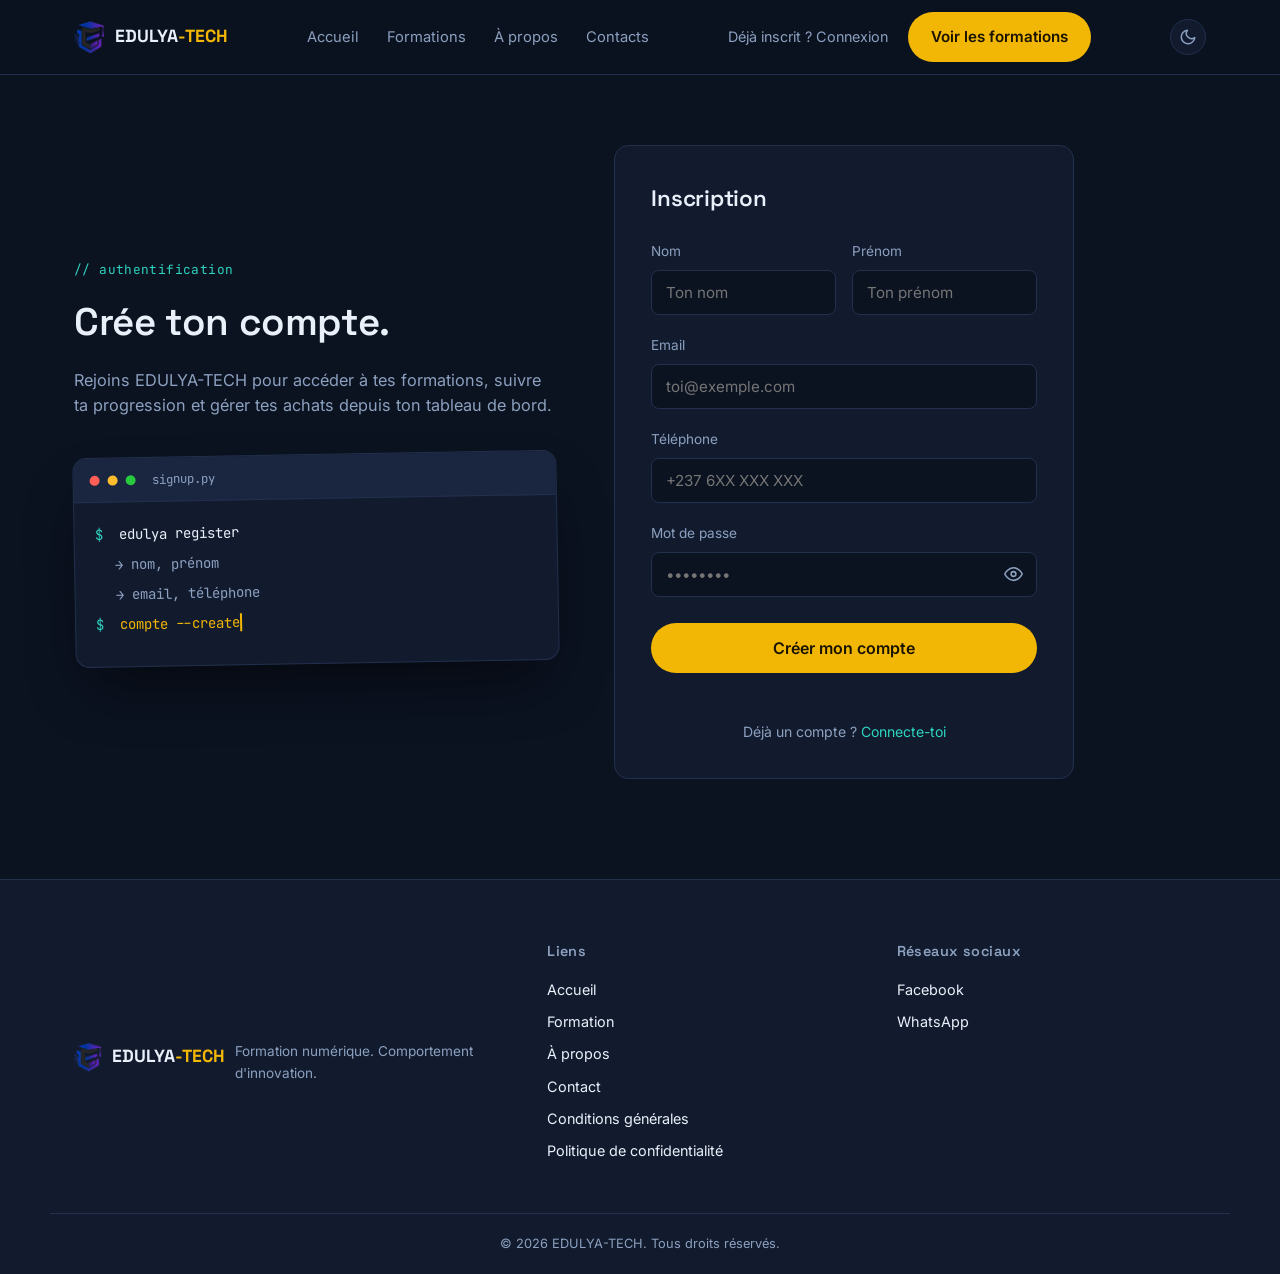
==== inscription.html @ a289efa6 "Add files via upload" ====
<!DOCTYPE html>
<html lang="fr">
<head>
<meta charset="UTF-8">
<script>(function(){var t=localStorage.getItem('edulya_theme');if(t==='light'){document.documentElement.setAttribute('data-theme','light');}})();</script>
<meta name="viewport" content="width=device-width, initial-scale=1.0">
<title>EDULYA-TECH</title>
<link rel="preconnect" href="https://fonts.googleapis.com">
<link href="https://fonts.googleapis.com/css2?family=Space+Grotesk:wght@500;600;700&family=Inter:wght@400;500;600&family=JetBrains+Mono:wght@400;500&display=swap" rel="stylesheet">
<link rel="icon" type="image/x-icon" href="favicon.ico">
<link rel="icon" type="image/png" sizes="32x32" href="images/favicon-32x32.png">
<link rel="icon" type="image/png" sizes="16x16" href="images/favicon-16x16.png">
<link rel="apple-touch-icon" href="images/apple-touch-icon.png">
<link rel="stylesheet" href="css/style.css">
</head>
<body>

<!-- ===== HEADER ===== -->
<header class="site-header">
  <div class="container header-inner">
    <a href="index.html" class="logo">
      <img src="images/logo-icon.png" alt="Logo EDULYA-TECH" class="logo-mark">
      <span class="logo-text">EDULYA<span class="logo-dot">-TECH</span></span>
    </a>
    <nav class="main-nav" id="mainNav">
      <a href="index.html">Accueil</a>
      <a href="index.html#formations">Formations</a>
      <a href="a-propos.html">À propos</a>
      <a href="contact.html">Contacts</a>
    </nav>
    <div class="header-actions">
      <a href="connexion.html" class="link-muted">Déjà inscrit ? Connexion</a>
      <a href="index.html#formations" class="btn btn-primary">Voir les formations</a>
    </div>
    <button class="theme-toggle" id="themeToggle" aria-label="Changer le thème">
      <svg class="icon-moon" viewBox="0 0 24 24" fill="none" stroke="currentColor" stroke-width="2" stroke-linecap="round" stroke-linejoin="round"><path d="M21 12.79A9 9 0 1 1 11.21 3 7 7 0 0 0 21 12.79z"></path></svg>
      <svg class="icon-sun" viewBox="0 0 24 24" fill="none" stroke="currentColor" stroke-width="2" stroke-linecap="round" stroke-linejoin="round"><circle cx="12" cy="12" r="5"></circle><line x1="12" y1="1" x2="12" y2="3"></line><line x1="12" y1="21" x2="12" y2="23"></line><line x1="4.22" y1="4.22" x2="5.64" y2="5.64"></line><line x1="18.36" y1="18.36" x2="19.78" y2="19.78"></line><line x1="1" y1="12" x2="3" y2="12"></line><line x1="21" y1="12" x2="23" y2="12"></line><line x1="4.22" y1="19.78" x2="5.64" y2="18.36"></line><line x1="18.36" y1="5.64" x2="19.78" y2="4.22"></line></svg>
    </button>
    <button class="nav-toggle" id="navToggle" aria-label="Ouvrir le menu">
      <span></span><span></span><span></span>
    </button>
  </div>
</header>

<!-- ===== AUTH SECTION ===== -->
<section class="auth-section">
  <div class="container auth-grid">

    <div class="auth-side">
      <p class="eyebrow">// authentification</p>
      <h1>Crée ton compte.</h1>
      <p class="page-intro-sub">Rejoins EDULYA-TECH pour accéder à tes formations, suivre ta progression et gérer tes achats depuis ton tableau de bord.</p>
      <div class="terminal terminal--small" aria-hidden="true">
        <div class="terminal-bar">
          <span class="dot dot-red"></span><span class="dot dot-yellow"></span><span class="dot dot-green"></span>
          <span class="terminal-title">signup.py</span>
        </div>
        <div class="terminal-body">
          <p><span class="prompt">$</span> edulya register</p>
          <p class="out">→ nom, prénom</p>
          <p class="out">→ email, téléphone</p>
          <p><span class="prompt">$</span> <span class="cursor">compte --create</span></p>
        </div>
      </div>
    </div>

    <form class="auth-form" id="signupForm">
      <h2>Inscription</h2>

      <div class="form-row">
        <div class="form-group">
          <label for="nom">Nom</label>
          <input type="text" id="nom" name="nom" placeholder="Ton nom" required>
        </div>
        <div class="form-group">
          <label for="prenom">Prénom</label>
          <input type="text" id="prenom" name="prenom" placeholder="Ton prénom" required>
        </div>
      </div>

      <div class="form-group">
        <label for="signupEmail">Email</label>
        <input type="email" id="signupEmail" name="email" placeholder="toi@exemple.com" required>
      </div>

      <div class="form-group">
        <label for="telephone">Téléphone</label>
        <input type="tel" id="telephone" name="telephone" placeholder="+237 6XX XXX XXX" required>
      </div>

      <div class="form-group">
        <label for="signupPassword">Mot de passe</label>
        <div class="password-field">
          <input type="password" id="signupPassword" name="password" placeholder="••••••••" minlength="8" required>
          <button type="button" class="toggle-password" data-target="signupPassword" aria-label="Afficher le mot de passe">
            <svg class="icon-eye-open" viewBox="0 0 24 24" fill="none" stroke="currentColor" stroke-width="2" stroke-linecap="round" stroke-linejoin="round"><path d="M1 12s4-8 11-8 11 8 11 8-4 8-11 8-11-8-11-8z"></path><circle cx="12" cy="12" r="3"></circle></svg>
            <svg class="icon-eye-closed" viewBox="0 0 24 24" fill="none" stroke="currentColor" stroke-width="2" stroke-linecap="round" stroke-linejoin="round"><path d="M17.94 17.94A10.94 10.94 0 0 1 12 20c-7 0-11-8-11-8a18.5 18.5 0 0 1 5.06-5.94M9.9 4.24A9.12 9.12 0 0 1 12 4c7 0 11 8 11 8a18.5 18.5 0 0 1-2.16 3.19m-6.72-1.07a3 3 0 1 1-4.24-4.24"></path><line x1="1" y1="1" x2="23" y2="23"></line></svg>
          </button>
        </div>
      </div>

      <button type="submit" class="btn btn-primary btn-lg auth-submit">Créer mon compte</button>
      <p class="form-note" id="signupNote"></p>

      <p class="auth-switch">Déjà un compte ? <a href="connexion.html">Connecte-toi</a></p>
    </form>

  </div>
</section>

<!-- ===== FOOTER ===== -->
<footer class="site-footer">
  <div class="container footer-inner">
    <div class="footer-brand">
      <img src="images/logo-icon.png" alt="Logo EDULYA-TECH" class="logo-mark">
      <span class="logo-text">EDULYA<span class="logo-dot">-TECH</span></span>
      <p>Formation numérique. Comportement d'innovation.</p>
    </div>
    <div class="footer-col">
      <h4>Liens</h4>
      <a href="index.html">Accueil</a>
      <a href="index.html#formations">Formation</a>
      <a href="a-propos.html">À propos</a>
      <a href="contact.html">Contact</a>
      <a href="conditions-generales.html">Conditions générales</a>
      <a href="politique-confidentialite.html">Politique de confidentialité</a>
    </div>
    <div class="footer-col">
      <h4>Réseaux sociaux</h4>
      <a href="https://www.facebook.com/share/17fbBbAQwH" target="_blank" rel="noopener">Facebook</a>
      <a href="https://wa.me/237622150710" target="_blank" rel="noopener">WhatsApp</a>
    </div>
  </div>
  <div class="footer-bottom container">© 2026 EDULYA-TECH. Tous droits réservés.</div>
</footer>

<script src="js/config.js"></script>
<script src="js/script.js"></script>
</body>
</html>
---- css/style.css ----
/* =========================================================
   EDULYA-TECH — style.css
   Palette : navy profond + or (réussite) + turquoise (tech)
   Display : Space Grotesk / Corps : Inter / Utilitaire : JetBrains Mono
   ========================================================= */

:root{
  --bg: #0B1220;
  --surface: #121B2E;
  --surface-alt: #1A2540;
  --border: #22304D;
  --text: #EAF0FA;
  --muted: #8CA0BF;
  --gold: #F2B705;
  --gold-dark: #C99400;
  --teal: #2DD4BF;
  --radius: 14px;
}

[data-theme="light"]{
  --bg: #F5F7FB;
  --surface: #FFFFFF;
  --surface-alt: #EDF1F8;
  --border: #DCE3F0;
  --text: #101828;
  --muted: #5B677E;
  --gold: #B8860B;
  --gold-dark: #96690A;
  --teal: #0E9C8C;
}

*{ box-sizing: border-box; margin:0; padding:0; }

html{ scroll-behavior: smooth; }

body{
  background: var(--bg);
  color: var(--text);
  font-family: 'Inter', sans-serif;
  line-height: 1.55;
  -webkit-font-smoothing: antialiased;
  transition: background .2s ease, color .2s ease;
}

.container{
  width: 100%;
  max-width: 1180px;
  margin: 0 auto;
  padding: 0 24px;
}

h1,h2,h3,h4{
  font-family: 'Space Grotesk', sans-serif;
  font-weight: 600;
  letter-spacing: -0.01em;
}

a{ color: inherit; text-decoration: none; }

img{ max-width: 100%; display: block; }

.eyebrow{
  font-family: 'JetBrains Mono', monospace;
  font-size: 0.8rem;
  color: var(--teal);
  letter-spacing: 0.03em;
  margin-bottom: 12px;
}
.eyebrow.center{ text-align: center; }

/* ===== BUTTONS ===== */
.btn{
  display: inline-flex;
  align-items: center;
  justify-content: center;
  padding: 12px 22px;
  border-radius: 999px;
  font-weight: 600;
  font-size: 0.95rem;
  border: 1px solid transparent;
  cursor: pointer;
  transition: transform .15s ease, background .15s ease, border-color .15s ease;
}
.btn:hover{ transform: translateY(-1px); }
.btn:focus-visible{ outline: 2px solid var(--teal); outline-offset: 2px; }

.btn-primary{ background: var(--gold); color: #1A1300; }
.btn-primary:hover{ background: var(--gold-dark); }

.btn-ghost{ background: transparent; color: var(--text); border-color: var(--border); }
.btn-ghost:hover{ border-color: var(--teal); color: var(--teal); }

.btn-outline{ background: transparent; color: var(--teal); border-color: var(--teal); }
.btn-outline:hover{ background: var(--teal); color: #06201C; }

.btn-lg{ padding: 14px 28px; font-size: 1rem; }
.btn-sm{ padding: 8px 16px; font-size: 0.85rem; }

.link-muted{ color: var(--muted); font-size: 0.9rem; }
.link-muted:hover{ color: var(--text); }

/* ===== HEADER ===== */
.site-header{
  position: sticky;
  top: 0;
  z-index: 50;
  background: rgba(11,18,32,0.85);
  backdrop-filter: blur(10px);
  border-bottom: 1px solid var(--border);
}

.header-inner{
  display: flex;
  align-items: center;
  justify-content: space-between;
  gap: 24px;
  height: 74px;
}

.logo{ display: flex; align-items: center; gap: 10px; }
.logo-mark{
  height: 34px;
  width: auto;
  display: block;
}
.footer-brand .logo-mark{ height: 30px; }
.logo-text{
  font-family: 'Space Grotesk', sans-serif;
  font-weight: 700;
  font-size: 1.1rem;
}
.logo-dot{ color: var(--gold); }

.main-nav{ display: flex; gap: 28px; }
.main-nav a{ font-size: 0.92rem; color: var(--muted); }
.main-nav a:hover, .main-nav a.active{ color: var(--text); }

.header-actions{ display: flex; align-items: center; gap: 20px; }

.theme-toggle{
  display: flex;
  align-items: center;
  justify-content: center;
  width: 36px;
  height: 36px;
  border-radius: 50%;
  border: 1px solid var(--border);
  background: var(--surface);
  color: var(--muted);
  cursor: pointer;
  flex-shrink: 0;
}
.theme-toggle:hover{ color: var(--gold); border-color: var(--gold); }
.theme-toggle svg{ width: 18px; height: 18px; }
.theme-toggle .icon-sun{ display: none; }
[data-theme="light"] .theme-toggle .icon-moon{ display: none; }
[data-theme="light"] .theme-toggle .icon-sun{ display: block; }

.nav-toggle{
  display: none;
  flex-direction: column;
  gap: 5px;
  background: none;
  border: none;
  cursor: pointer;
  padding: 6px;
}
.nav-toggle span{
  width: 22px; height: 2px; background: var(--text);
  transition: transform .2s ease, opacity .2s ease;
}
.nav-toggle.is-open span:nth-child(1){ transform: translateY(7px) rotate(45deg); }
.nav-toggle.is-open span:nth-child(2){ opacity: 0; }
.nav-toggle.is-open span:nth-child(3){ transform: translateY(-7px) rotate(-45deg); }

/* ===== HERO ===== */
.hero{ padding: 90px 0 70px; }
.hero-inner{
  display: grid;
  grid-template-columns: 1.1fr 0.9fr;
  gap: 56px;
  align-items: center;
}

.hero-copy h1{
  font-size: clamp(2.1rem, 4vw, 3.2rem);
  line-height: 1.12;
  margin-bottom: 20px;
}

.hero-sub{
  color: var(--muted);
  font-size: 1.05rem;
  max-width: 46ch;
  margin-bottom: 32px;
}

.hero-cta{ display: flex; gap: 16px; flex-wrap: wrap; margin-bottom: 48px; }

.hero-stats{ display: flex; gap: 36px; }
.hero-stats div{ display: flex; flex-direction: column; }
.hero-stats strong{ font-family: 'Space Grotesk', sans-serif; font-size: 1.6rem; color: var(--gold); }
.hero-stats span{ font-size: 0.82rem; color: var(--muted); }

/* Terminal signature element */
.terminal{
  background: var(--surface);
  border: 1px solid var(--border);
  border-radius: var(--radius);
  overflow: hidden;
  box-shadow: 0 30px 60px -20px rgba(0,0,0,0.6);
  transform: rotate(1.5deg);
}
.terminal-bar{
  display: flex;
  align-items: center;
  gap: 8px;
  padding: 12px 16px;
  background: var(--surface-alt);
  border-bottom: 1px solid var(--border);
}
.dot{ width: 10px; height: 10px; border-radius: 50%; }
.dot-red{ background: #FF5F56; }
.dot-yellow{ background: #FFBD2E; }
.dot-green{ background: #27C93F; }
.terminal-title{
  margin-left: 8px;
  font-family: 'JetBrains Mono', monospace;
  font-size: 0.78rem;
  color: var(--muted);
}
.terminal-body{
  padding: 22px 20px;
  font-family: 'JetBrains Mono', monospace;
  font-size: 0.88rem;
}
.terminal-body p{ margin-bottom: 8px; white-space: pre; }
.prompt{ color: var(--teal); margin-right: 8px; }
.out{ color: var(--muted); padding-left: 20px; }
.cursor{ color: var(--gold); border-right: 2px solid var(--gold); animation: blink 1s step-end infinite; }

@keyframes blink{ 50%{ border-color: transparent; } }

/* ===== FORMATIONS ===== */
.formations{ padding: 80px 0 100px; }
.section-title{
  text-align: center;
  font-size: clamp(1.8rem, 3vw, 2.4rem);
  margin-bottom: 48px;
}

.card-grid{
  display: grid;
  grid-template-columns: repeat(auto-fit, minmax(260px, 1fr));
  gap: 24px;
}

.card{
  background: var(--surface);
  border: 1px solid var(--border);
  border-radius: var(--radius);
  overflow: hidden;
  transition: transform .2s ease, border-color .2s ease;
}
.card:hover{ transform: translateY(-4px); border-color: var(--teal); }

.card-media{
  height: 120px;
  background: linear-gradient(135deg, var(--surface-alt), var(--surface));
  position: relative;
  overflow: hidden;
}
.card-media::after{
  content: '';
  position: absolute; inset: 0;
  background-repeat: no-repeat;
  background-position: 20px center;
  background-size: 34px;
  opacity: 0.9;
}
.card-img{
  position: absolute;
  inset: 0;
  width: 100%;
  height: 100%;
  object-fit: cover;
}
/* ===== TÉMOIGNAGES ===== */
.temoignages{ padding: 0 0 100px; }

.temoignage-grid{
  display: grid;
  grid-template-columns: repeat(auto-fit, minmax(260px, 1fr));
  gap: 24px;
}

.temoignage-card{
  background: var(--surface);
  border: 1px solid var(--border);
  border-radius: var(--radius);
  padding: 28px;
  display: flex;
  flex-direction: column;
  gap: 16px;
}

.temoignage-text{
  font-style: italic;
  line-height: 1.6;
  color: var(--text-muted, inherit);
}

.temoignage-auteur{
  font-weight: 600;
  font-size: 0.9rem;
  color: var(--teal);
}

.card-media--cyber{ border-top: 3px solid #FF6B6B; }
.card-media--web{ border-top: 3px solid var(--teal); }
.card-media--python{ border-top: 3px solid var(--gold); }
.card-media--ia{ border-top: 3px solid #8B5CF6; }
.card-media--reseaux{ border-top: 3px solid #4FA3FF; }

.card-body{ padding: 22px; }
.card-body h3{ font-size: 1.1rem; margin-bottom: 8px; }
.card-desc{ color: var(--muted); font-size: 0.9rem; margin-bottom: 16px; }

.card-meta{
  display: flex;
  gap: 14px;
  font-family: 'JetBrains Mono', monospace;
  font-size: 0.75rem;
  color: var(--muted);
  margin-bottom: 18px;
  flex-wrap: wrap;
}

.card-footer{
  display: flex;
  align-items: center;
  justify-content: space-between;
  padding-top: 16px;
  border-top: 1px solid var(--border);
}
.price{ font-family: 'Space Grotesk', sans-serif; font-weight: 600; color: var(--gold); }

/* ===== FOOTER ===== */
.site-footer{
  border-top: 1px solid var(--border);
  padding: 60px 0 0;
  background: var(--surface);
}
.footer-inner{
  display: grid;
  grid-template-columns: 1.4fr 1fr 1fr;
  gap: 40px;
  padding-bottom: 40px;
}
.footer-brand{ display: flex; flex-wrap: wrap; align-items: center; gap: 10px; }
.footer-brand p{ color: var(--muted); font-size: 0.85rem; margin-top: 12px; max-width: 30ch; width: 100%; }
.footer-col h4{ font-size: 0.9rem; color: var(--muted); margin-bottom: 16px; letter-spacing: 0.03em; }
.footer-col a{ display: block; font-size: 0.9rem; color: var(--text); margin-bottom: 10px; }
.footer-col a:hover{ color: var(--teal); }
.footer-bottom{
  border-top: 1px solid var(--border);
  padding: 20px 24px;
  font-size: 0.8rem;
  color: var(--muted);
  text-align: center;
}

/* ===== PAGE INTRO (À propos / Contact) ===== */
.page-intro{ padding: 70px 0 50px; border-bottom: 1px solid var(--border); }
.page-intro h1{ font-size: clamp(2rem, 3.6vw, 2.8rem); margin-bottom: 16px; }
.page-intro-sub{ color: var(--muted); max-width: 58ch; font-size: 1.02rem; }

/* ===== SPLIT SECTION (vision/mission) ===== */
.split-section{ padding: 70px 0; }
.split-grid{
  display: grid;
  grid-template-columns: 1fr 1fr;
  gap: 24px;
}
.split-card{
  background: var(--surface);
  border: 1px solid var(--border);
  border-radius: var(--radius);
  padding: 32px;
}
.split-tag{
  font-family: 'JetBrains Mono', monospace;
  font-size: 0.78rem;
  color: var(--gold);
  display: block;
  margin-bottom: 14px;
}
.split-card h3{ font-size: 1.3rem; margin-bottom: 10px; }
.split-card p{ color: var(--muted); }

/* ===== DOMAINES (tag pills) ===== */
.domaines{ padding: 60px 0; border-top: 1px solid var(--border); border-bottom: 1px solid var(--border); background: var(--surface); }
.tag-grid{ display: flex; flex-wrap: wrap; gap: 14px; justify-content: center; }
.tag-pill{
  font-family: 'JetBrains Mono', monospace;
  font-size: 0.85rem;
  padding: 10px 20px;
  border-radius: 999px;
  border: 1px solid var(--teal);
  color: var(--teal);
}

/* ===== VALEURS ===== */
.valeurs{ padding: 80px 0; }
.valeurs-grid{
  display: grid;
  grid-template-columns: repeat(auto-fit, minmax(220px, 1fr));
  gap: 28px;
}
.valeur-item{ padding: 4px; }
.valeur-num{
  font-family: 'Space Grotesk', sans-serif;
  font-size: 1.6rem;
  color: var(--gold);
  display: block;
  margin-bottom: 10px;
}
.valeur-item h4{ font-size: 1.05rem; margin-bottom: 8px; }
.valeur-item p{ color: var(--muted); font-size: 0.92rem; }

/* ===== POURQUOI ===== */
.pourquoi{ padding: 80px 0 100px; background: var(--surface); border-top: 1px solid var(--border); }
.pourquoi-inner{
  display: grid;
  grid-template-columns: 1.1fr 0.9fr;
  gap: 48px;
  align-items: center;
}
.pourquoi h2{ font-size: clamp(1.6rem, 2.8vw, 2.1rem); }
.terminal--small{ transform: rotate(-1deg); }

/* ===== CONTACT ===== */
.contact-section{ padding: 70px 0 100px; }
.contact-grid{
  display: grid;
  grid-template-columns: 0.8fr 1.2fr;
  gap: 48px;
  align-items: start;
}

.contact-info{
  background: var(--surface);
  border: 1px solid var(--border);
  border-radius: var(--radius);
  padding: 32px;
}
.info-item{ margin-bottom: 26px; }
.info-item:last-child{ margin-bottom: 0; }
.info-label{
  display: block;
  font-family: 'JetBrains Mono', monospace;
  font-size: 0.75rem;
  color: var(--teal);
  margin-bottom: 6px;
}
.info-item a, .info-item span{ font-size: 0.98rem; }
.info-item a:hover{ color: var(--gold); }
.social-links{ display: flex; gap: 16px; margin-top: 4px; }
.social-links a{ color: var(--text); }
.social-links a:hover{ color: var(--gold); }

.contact-form{
  background: var(--surface);
  border: 1px solid var(--border);
  border-radius: var(--radius);
  padding: 32px;
}
.form-group{ margin-bottom: 20px; }
.form-group label{
  display: block;
  font-size: 0.85rem;
  color: var(--muted);
  margin-bottom: 8px;
}
.form-group input,
.form-group textarea{
  width: 100%;
  background: var(--bg);
  border: 1px solid var(--border);
  border-radius: 8px;
  padding: 12px 14px;
  color: var(--text);
  font-family: 'Inter', sans-serif;
  font-size: 0.95rem;
  resize: vertical;
}
.form-group input:focus,
.form-group textarea:focus{
  outline: none;
  border-color: var(--teal);
}
.form-note{ margin-top: 14px; font-size: 0.85rem; color: var(--teal); min-height: 1em; }

.password-field{ position: relative; }
.password-field input{ padding-right: 46px; }
.toggle-password{
  position: absolute;
  right: 6px;
  top: 50%;
  transform: translateY(-50%);
  background: none;
  border: none;
  color: var(--muted);
  cursor: pointer;
  padding: 8px;
  display: flex;
  align-items: center;
  justify-content: center;
}
.toggle-password:hover{ color: var(--teal); }
.toggle-password svg{ width: 19px; height: 19px; }
.toggle-password .icon-eye-closed{ display: none; }
.toggle-password.is-visible .icon-eye-open{ display: none; }
.toggle-password.is-visible .icon-eye-closed{ display: block; }

/* Masque l'icône "révéler le mot de passe" native d'Edge/IE (noire, invisible
   sur fond sombre) — on utilise notre propre bouton œil à la place. */
input[type="password"]::-ms-reveal,
input[type="password"]::-ms-clear{ display: none; }

/* ===== AUTH (Connexion / Inscription) ===== */
.auth-section{ padding: 70px 0 100px; }
.auth-grid{
  display: grid;
  grid-template-columns: 0.9fr 1.1fr;
  gap: 56px;
  align-items: center;
}
.auth-side h1{ font-size: clamp(1.9rem, 3.2vw, 2.4rem); margin: 4px 0 16px; }
.auth-side .terminal--small{ margin-top: 36px; }

.auth-form{
  background: var(--surface);
  border: 1px solid var(--border);
  border-radius: var(--radius);
  padding: 36px;
  max-width: 460px;
}
.auth-form h2{ font-size: 1.4rem; margin-bottom: 24px; }
.auth-submit{ width: 100%; margin-top: 6px; }
.auth-switch{ margin-top: 20px; font-size: 0.88rem; color: var(--muted); text-align: center; }
.auth-switch a{ color: var(--teal); }
.auth-switch a:hover{ color: var(--gold); }

.form-row{ display: grid; grid-template-columns: 1fr 1fr; gap: 16px; }

/* ===== DASHBOARD ===== */
.dashboard-section{ padding: 50px 0 30px; }
.dashboard-grid{
  display: grid;
  grid-template-columns: 1fr 1fr;
  gap: 24px;
}
.dash-card{
  background: var(--surface);
  border: 1px solid var(--border);
  border-radius: var(--radius);
  padding: 28px;
}
.dash-card-head{ margin-bottom: 20px; }
.dash-card-head h3{ font-size: 1.15rem; margin-top: 6px; }

.profile-list{ display: flex; flex-direction: column; gap: 14px; }
.profile-list div{ display: flex; justify-content: space-between; border-bottom: 1px dashed var(--border); padding-bottom: 10px; }
.profile-list dt{ color: var(--muted); font-size: 0.85rem; }
.profile-list dd{ font-weight: 500; }

.empty-state{ text-align: center; padding: 24px 12px; }
.empty-state p{ color: var(--muted); margin-bottom: 16px; font-size: 0.92rem; }

/* ===== FORMATION DETAIL ===== */
.breadcrumb{ padding: 18px 24px 0; font-size: 0.82rem; color: var(--muted); }
.breadcrumb a{ color: var(--muted); }
.breadcrumb a:hover{ color: var(--teal); }
.breadcrumb span{ margin: 0 6px; }

.formation-intro{ padding-top: 40px; }
.formation-intro-grid{
  display: grid;
  grid-template-columns: 1.1fr 0.9fr;
  gap: 48px;
  align-items: center;
}
.formation-meta{ font-size: 0.85rem; margin-top: 4px; }
.formation-media{
  height: 260px;
  border-radius: var(--radius);
  border: 1px solid var(--border);
}

.programme-grid{
  margin-top: 32px;
  display: grid;
  grid-template-columns: repeat(auto-fit, minmax(220px, 1fr));
  gap: 24px;
}
.programme-item{ display: flex; flex-direction: column; gap: 8px; }
.programme-item p{ color: var(--muted); font-size: 0.92rem; }

/* ===== AVIS (formation-cours) ===== */
.avis-liste{
  display: flex;
  flex-direction: column;
  gap: 14px;
  max-height: 340px;
  overflow-y: auto;
  margin-bottom: 20px;
}
.avis-item{
  background: var(--surface-alt, var(--bg));
  border: 1px solid var(--border);
  border-radius: 10px;
  padding: 12px 16px;
  max-width: 85%;
}
.avis-item.avis-mine{
  align-self: flex-end;
  background: color-mix(in srgb, var(--teal) 14%, var(--surface-alt));
  border-color: var(--teal);
}
.avis-item-head{
  display: flex;
  justify-content: space-between;
  font-size: 0.8rem;
  color: var(--muted);
  margin-bottom: 6px;
}
.avis-item-auteur{ color: var(--teal); font-weight: 600; }
.avis-item p{ font-size: 0.92rem; line-height: 1.5; }

.avis-form{ display: flex; flex-direction: column; gap: 12px; }
.avis-form textarea{
  width: 100%;
  resize: vertical;
  font-family: inherit;
  font-size: 0.92rem;
  padding: 12px 14px;
  border-radius: 10px;
  border: 1px solid var(--border);
  background: var(--bg);
  color: var(--text);
}
.avis-form button{ align-self: flex-end; }

/* ===== LEGAL PAGES ===== */
.legal-section{ padding: 60px 0 100px; }
.legal-content{ max-width: 760px; display: flex; flex-direction: column; gap: 32px; }
.legal-content article h2{ font-size: 1.1rem; margin-bottom: 10px; color: var(--text); }
.legal-content article p{ color: var(--muted); font-size: 0.96rem; }

button.btn{ font-family: inherit; }

/* ===== RESPONSIVE ===== */
/* Tablette et mobile : ajustements de mise en page partagés */
@media (max-width: 900px){
  .hero-inner{ grid-template-columns: 1fr; }
  .terminal{ transform: none; }
  .footer-inner{ grid-template-columns: 1fr 1fr; }
  .split-grid{ grid-template-columns: 1fr; }
  .pourquoi-inner{ grid-template-columns: 1fr; }
  .terminal--small{ transform: none; }
  .contact-grid{ grid-template-columns: 1fr; }
  .auth-grid{ grid-template-columns: 1fr; }
  .dashboard-grid{ grid-template-columns: 1fr; }
  .formation-intro-grid{ grid-template-columns: 1fr; }
}

/* Tablette uniquement (ex: iPad) : nav complète conservée, grilles resserrées */
@media (min-width: 681px) and (max-width: 900px){
  .card-grid{ grid-template-columns: repeat(2, 1fr); }
  .main-nav{ gap: 18px; }
  .header-actions{ gap: 12px; }
  .hero-stats{ gap: 24px; }
}

/* Téléphone : menu hamburger, tout en colonne */
@media (max-width: 680px){
  .header-inner > .header-actions{ display: none; }

  /* Une fois déplacées dans le menu mobile par script.js, les actions du
     header (Connexion/Inscription, etc.) redeviennent visibles ici. */
  .main-nav .header-actions{
    display: flex;
    flex-wrap: wrap;
    gap: 14px;
    margin-top: 12px;
    padding-top: 16px;
    border-top: 1px solid var(--border);
  }
  .nav-toggle{ display: flex; }

  .main-nav{
    display: none;
    position: absolute;
    top: 100%;
    left: 0;
    right: 0;
    flex-direction: column;
    background: var(--surface);
    border-top: 1px solid var(--border);
    border-bottom: 1px solid var(--border);
    padding: 20px 24px;
    gap: 18px;
    box-shadow: 0 12px 24px -12px rgba(0,0,0,0.4);
    z-index: 60;
  }
  .main-nav.nav-open{ display: flex; }
  .main-nav a{ font-size: 1rem; padding: 4px 0; }

  .hero{ padding: 56px 0 48px; }
  .hero-stats{ gap: 24px; flex-wrap: wrap; }
  .footer-inner{ grid-template-columns: 1fr; }
  .form-row{ grid-template-columns: 1fr; }
  .card-grid{ grid-template-columns: 1fr; }
}

@media (prefers-reduced-motion: reduce){
  *{ animation: none !important; transition: none !important; }
}
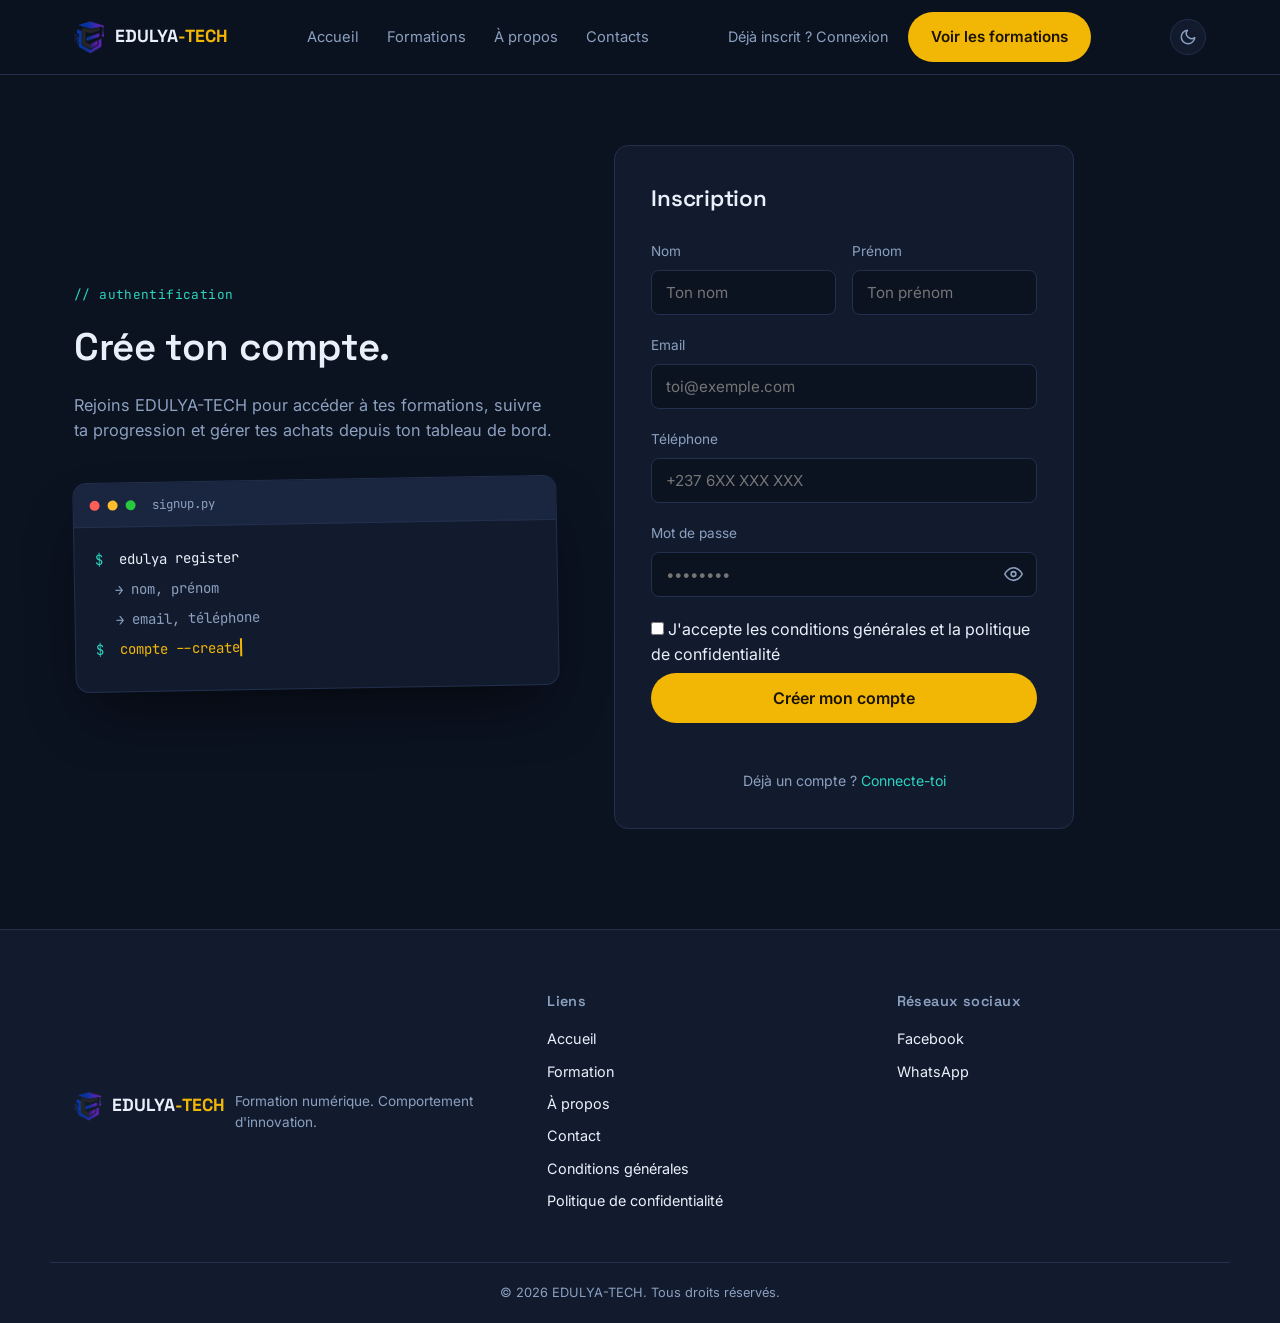
==== commit aa6021d4: "Update inscription.html" ====
--- a/inscription.html
+++ b/inscription.html
@@ -99,6 +99,11 @@
         </div>
       </div>
 
+      <label class="checkbox-field">
+        <input type="checkbox" id="acceptTerms" required>
+        <span>J'accepte les <a href="conditions-generales.html" target="_blank">conditions générales</a> et la <a href="politique-confidentialite.html" target="_blank">politique de confidentialité</a></span>
+      </label>
+
       <button type="submit" class="btn btn-primary btn-lg auth-submit">Créer mon compte</button>
       <p class="form-note" id="signupNote"></p>
 
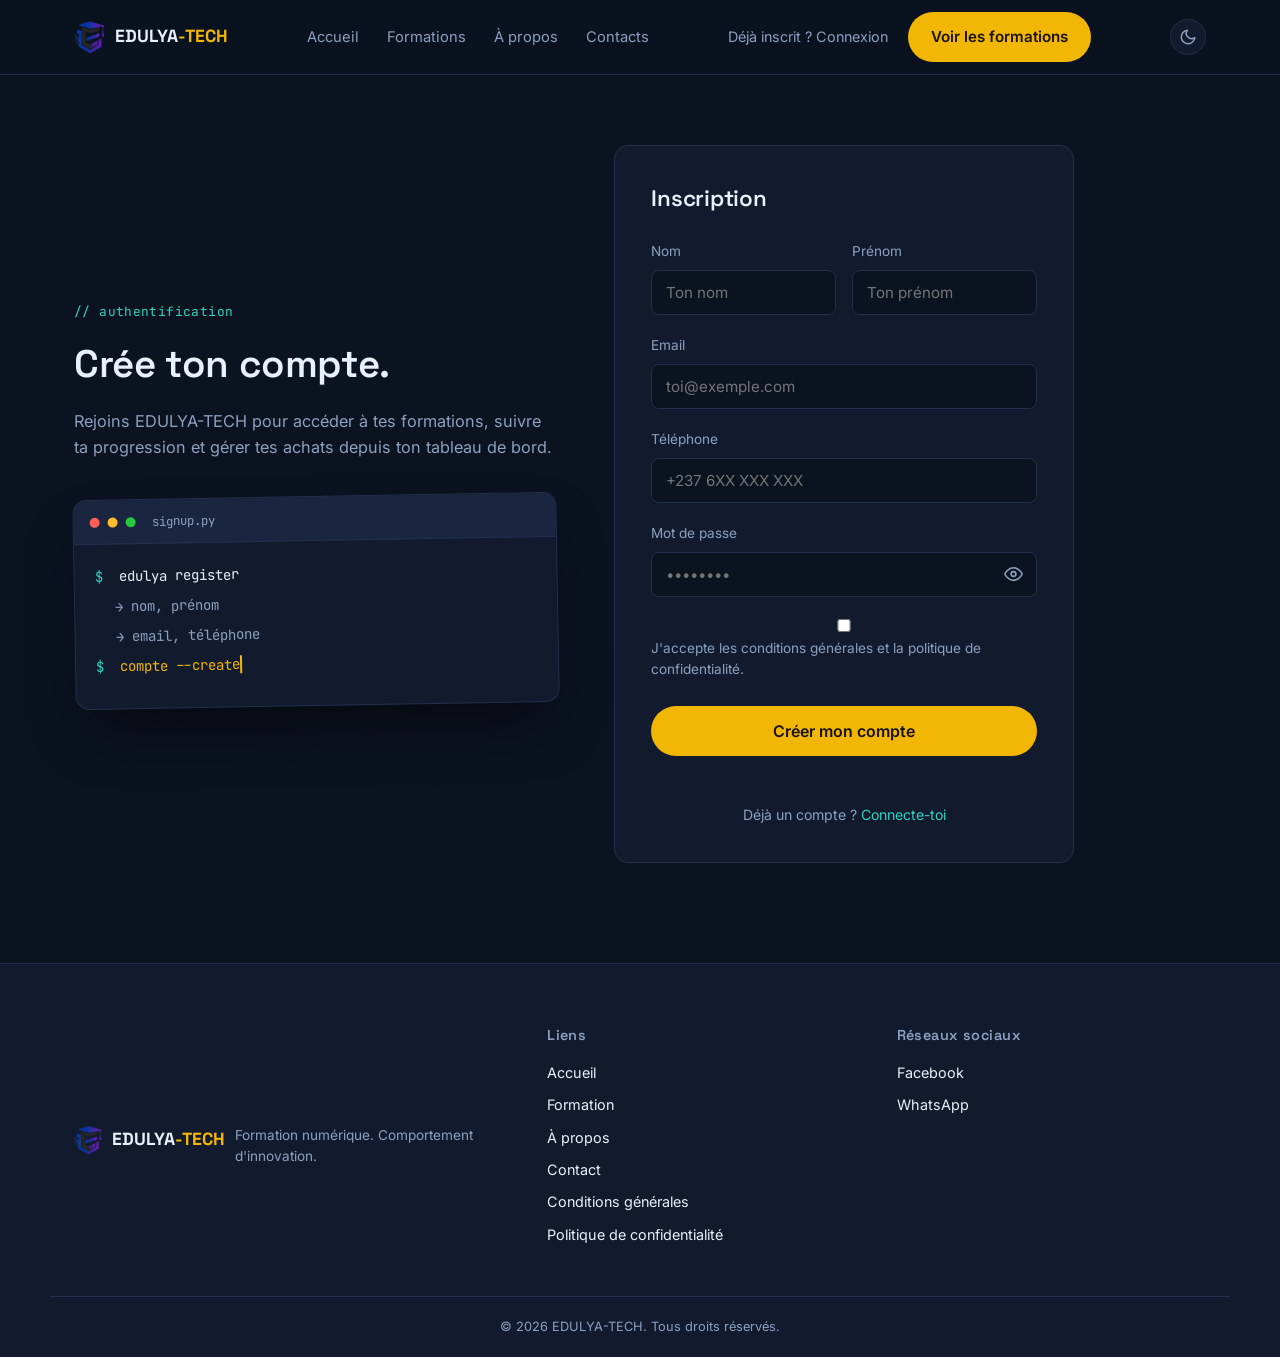
==== commit 4f670760: "Update inscription.html" ====
--- a/inscription.html
+++ b/inscription.html
@@ -99,10 +99,12 @@
         </div>
       </div>
 
-      <label class="checkbox-field">
-        <input type="checkbox" id="acceptTerms" required>
-        <span>J'accepte les <a href="conditions-generales.html" target="_blank">conditions générales</a> et la <a href="politique-confidentialite.html" target="_blank">politique de confidentialité</a></span>
-      </label>
+      <div class="form-group consent-group">
+        <label class="consent-label" for="acceptTerms">
+          <input type="checkbox" id="acceptTerms" name="acceptTerms" required>
+          <span>J'accepte les <a href="conditions-generales.html" target="_blank" rel="noopener">conditions générales</a> et la <a href="politique-confidentialite.html" target="_blank" rel="noopener">politique de confidentialité</a>.</span>
+        </label>
+      </div>
 
       <button type="submit" class="btn btn-primary btn-lg auth-submit">Créer mon compte</button>
       <p class="form-note" id="signupNote"></p>
--- a/css/style.css
+++ b/css/style.css
@@ -1,9 +1,3 @@
-/* =========================================================
-   EDULYA-TECH — style.css
-   Palette : navy profond + or (réussite) + turquoise (tech)
-   Display : Space Grotesk / Corps : Inter / Utilitaire : JetBrains Mono
-   ========================================================= */
-
 :root{
   --bg: #0B1220;
   --surface: #121B2E;
@@ -88,6 +82,11 @@
 .btn-primary:hover{ background: var(--gold-dark); }
 
 .btn-ghost{ background: transparent; color: var(--text); border-color: var(--border); }
+.btn-danger{ background: transparent; color: #E5484D; border-color: #E5484D; }
+.btn-danger:hover{ background: #E5484D; color: #fff; }
+
+.danger-zone{ border-color: #E5484D33; }
+.danger-zone p{ margin: 10px 0 16px; }
 .btn-ghost:hover{ border-color: var(--teal); color: var(--teal); }
 
 .btn-outline{ background: transparent; color: var(--teal); border-color: var(--teal); }
@@ -547,6 +546,20 @@
   max-width: 460px;
 }
 .auth-form h2{ font-size: 1.4rem; margin-bottom: 24px; }
+
+.checkbox-field{
+  display: flex;
+  align-items: flex-start;
+  gap: 10px;
+  font-size: 0.88rem;
+  color: var(--muted);
+  line-height: 1.4;
+  margin-bottom: 20px;
+  cursor: pointer;
+}
+.checkbox-field input{ margin-top: 3px; flex-shrink: 0; width: 16px; height: 16px; }
+.checkbox-field a{ color: var(--teal); }
+
 .auth-submit{ width: 100%; margin-top: 6px; }
 .auth-switch{ margin-top: 20px; font-size: 0.88rem; color: var(--muted); text-align: center; }
 .auth-switch a{ color: var(--teal); }
